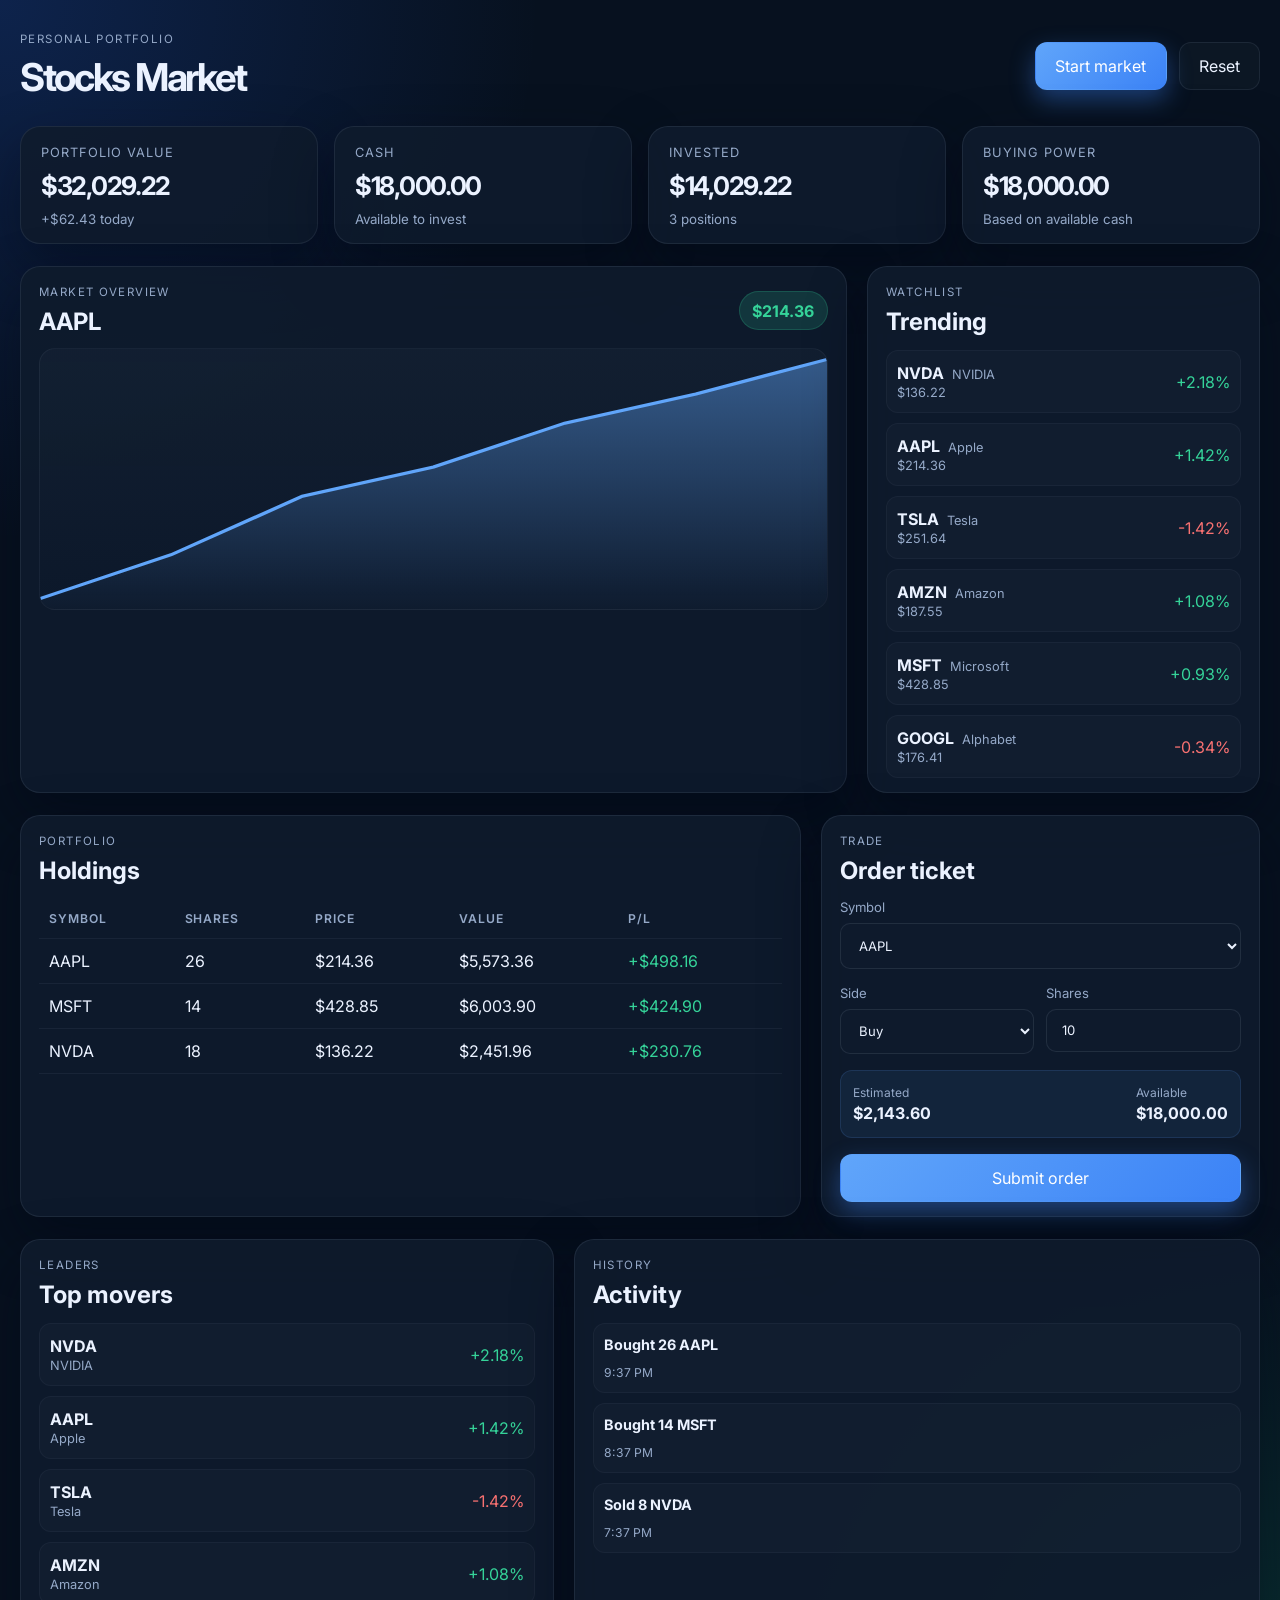
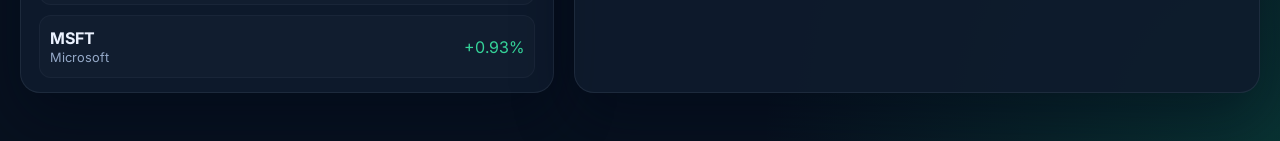
==== index.html @ c0afde41 "Initialize the personal stocks market simulator app with a dashboard, trading logic, and simulated m" ====
<!DOCTYPE html>
<html lang="en">
  <head>
    <meta charset="UTF-8" />
    <meta name="viewport" content="width=device-width, initial-scale=1.0" />
    <title>Personal Stocks Market</title>
    <link rel="preconnect" href="https://fonts.googleapis.com" />
    <link rel="preconnect" href="https://fonts.gstatic.com" crossorigin />
    <link
      href="https://fonts.googleapis.com/css2?family=Inter:wght@400;500;600;700;800&display=swap"
      rel="stylesheet"
    />
    <link rel="stylesheet" href="style.css" />
  </head>
  <body>
    <div class="page-shell">
      <header class="topbar">
        <div>
          <p class="eyebrow">Personal portfolio</p>
          <h1>Stocks Market</h1>
        </div>
        <div class="topbar-actions">
          <button id="market-toggle" class="primary-btn">Start market</button>
          <button id="reset-btn" class="ghost-btn">Reset</button>
        </div>
      </header>

      <main class="dashboard">
        <section class="stats-grid" aria-label="Portfolio summary">
          <article class="stat-card">
            <span class="label">Portfolio value</span>
            <strong id="portfolio-value">$0.00</strong>
            <small id="portfolio-change">+$0.00 today</small>
          </article>
          <article class="stat-card">
            <span class="label">Cash</span>
            <strong id="cash-value">$0.00</strong>
            <small>Available to invest</small>
          </article>
          <article class="stat-card">
            <span class="label">Invested</span>
            <strong id="invested-value">$0.00</strong>
            <small id="positions-count">0 positions</small>
          </article>
          <article class="stat-card">
            <span class="label">Buying power</span>
            <strong id="buying-power">$0.00</strong>
            <small>Based on available cash</small>
          </article>
        </section>

        <section class="content-grid">
          <div class="panel main-panel">
            <div class="panel-header">
              <div>
                <p class="eyebrow">Market overview</p>
                <h2 id="chart-title">AAPL</h2>
              </div>
              <div class="price-pill" id="chart-price">$0.00</div>
            </div>

            <div class="chart-wrap">
              <svg id="price-chart" viewBox="0 0 560 250" preserveAspectRatio="none" role="img" aria-label="Price chart"></svg>
            </div>
          </div>

          <aside class="panel side-panel">
            <div class="panel-header compact">
              <div>
                <p class="eyebrow">Watchlist</p>
                <h2>Trending</h2>
              </div>
            </div>
            <ul id="watchlist" class="watchlist"></ul>
          </aside>
        </section>

        <section class="lower-grid">
          <div class="panel">
            <div class="panel-header compact">
              <div>
                <p class="eyebrow">Portfolio</p>
                <h2>Holdings</h2>
              </div>
            </div>
            <div class="table-wrap">
              <table>
                <thead>
                  <tr>
                    <th>Symbol</th>
                    <th>Shares</th>
                    <th>Price</th>
                    <th>Value</th>
                    <th>P/L</th>
                  </tr>
                </thead>
                <tbody id="holdings-table"></tbody>
              </table>
            </div>
          </div>

          <div class="panel">
            <div class="panel-header compact">
              <div>
                <p class="eyebrow">Trade</p>
                <h2>Order ticket</h2>
              </div>
            </div>

            <form id="order-form" class="order-form">
              <div class="field-row">
                <label>
                  Symbol
                  <select id="symbol-select" aria-label="Stock symbol"></select>
                </label>
              </div>

              <div class="field-row split">
                <label>
                  Side
                  <select id="side-select">
                    <option value="buy">Buy</option>
                    <option value="sell">Sell</option>
                  </select>
                </label>
                <label>
                  Shares
                  <input id="shares-input" type="number" min="1" value="10" />
                </label>
              </div>

              <div class="order-estimate">
                <div>
                  <span>Estimated</span>
                  <strong id="order-total">$0.00</strong>
                </div>
                <div>
                  <span>Available</span>
                  <strong id="estimated-available">$0.00</strong>
                </div>
              </div>

              <button type="submit" class="primary-btn full-width">Submit order</button>
            </form>
          </div>
        </section>

        <section class="bottom-grid">
          <div class="panel">
            <div class="panel-header compact">
              <div>
                <p class="eyebrow">Leaders</p>
                <h2>Top movers</h2>
              </div>
            </div>
            <ul id="movers-list" class="movers-list"></ul>
          </div>

          <div class="panel">
            <div class="panel-header compact">
              <div>
                <p class="eyebrow">History</p>
                <h2>Activity</h2>
              </div>
            </div>
            <ul id="activity-log" class="activity-log"></ul>
          </div>
        </section>
      </main>
    </div>

    <script src="app.js"></script>
  </body>
</html>
---- style.css ----
:root {
  --bg: #07111f;
  --bg-soft: #0f1b2d;
  --panel: rgba(15, 27, 45, 0.9);
  --panel-border: rgba(148, 163, 184, 0.12);
  --text: #ebf2ff;
  --muted: #95a9c8;
  --green: #35d399;
  --green-soft: rgba(53, 211, 153, 0.16);
  --red: #f87171;
  --red-soft: rgba(248, 113, 113, 0.16);
  --blue: #60a5fa;
  --blue-soft: rgba(96, 165, 250, 0.14);
  --yellow: #fbbf24;
  --shadow: 0 24px 60px rgba(2, 6, 23, 0.45);
}

* {
  box-sizing: border-box;
}

html {
  color-scheme: dark;
}

body {
  margin: 0;
  min-height: 100vh;
  background:
    radial-gradient(circle at top left, rgba(37, 99, 235, 0.22), transparent 25%),
    radial-gradient(circle at bottom right, rgba(16, 185, 129, 0.2), transparent 24%),
    var(--bg);
  color: var(--text);
  font-family: 'Inter', sans-serif;
}

button,
input,
select {
  font: inherit;
}

.page-shell {
  max-width: 1320px;
  margin: 0 auto;
  padding: 32px 20px 48px;
}

.topbar {
  display: flex;
  justify-content: space-between;
  align-items: center;
  margin-bottom: 26px;
}

.eyebrow {
  margin: 0 0 8px;
  color: var(--muted);
  text-transform: uppercase;
  letter-spacing: 0.12em;
  font-size: 0.72rem;
}

h1,
h2,
p {
  margin: 0;
}

h1 {
  font-size: clamp(2rem, 3vw, 3rem);
  letter-spacing: -0.06em;
}

.topbar-actions {
  display: flex;
  gap: 12px;
}

.primary-btn,
.ghost-btn {
  border: 1px solid transparent;
  border-radius: 12px;
  padding: 0.82rem 1.2rem;
  cursor: pointer;
  transition: transform 0.2s ease, opacity 0.2s ease, border-color 0.2s ease;
}

.primary-btn {
  background: linear-gradient(135deg, var(--blue), #3b82f6);
  color: white;
  box-shadow: 0 10px 24px rgba(59, 130, 246, 0.4);
}

.ghost-btn {
  background: rgba(148, 163, 184, 0.04);
  border-color: var(--panel-border);
  color: var(--text);
}

.primary-btn:hover,
.ghost-btn:hover {
  transform: translateY(-1px);
}

.dashboard {
  display: flex;
  flex-direction: column;
  gap: 22px;
}

.stats-grid {
  display: grid;
  grid-template-columns: repeat(4, minmax(190px, 1fr));
  gap: 16px;
}

.stat-card,
.panel {
  background: var(--panel);
  border: 1px solid var(--panel-border);
  border-radius: 20px;
  box-shadow: var(--shadow);
}

.stat-card {
  padding: 18px 20px 16px;
  display: flex;
  flex-direction: column;
  gap: 10px;
}

.label {
  color: var(--muted);
  font-size: 0.8rem;
  text-transform: uppercase;
  letter-spacing: 0.08em;
}

.stat-card strong {
  font-size: clamp(1.5rem, 2vw, 2.2rem);
  letter-spacing: -0.05em;
}

.stat-card small {
  color: var(--muted);
}

.content-grid,
.lower-grid,
.bottom-grid {
  display: grid;
  gap: 20px;
}

.content-grid {
  grid-template-columns: minmax(0, 2fr) minmax(280px, 0.95fr);
}

.lower-grid {
  grid-template-columns: minmax(0, 1.6fr) minmax(320px, 0.9fr);
}

.bottom-grid {
  grid-template-columns: minmax(0, 1.05fr) minmax(0, 1.35fr);
}

.panel {
  padding: 18px 18px 14px;
}

.panel-header {
  display: flex;
  justify-content: space-between;
  align-items: center;
  margin-bottom: 12px;
}

.panel-header.compact {
  margin-bottom: 14px;
}

.price-pill {
  background: var(--green-soft);
  color: var(--green);
  border: 1px solid rgba(53, 211, 153, 0.2);
  padding: 0.55rem 0.8rem;
  border-radius: 999px;
  font-weight: 700;
}

.chart-wrap {
  width: 100%;
  min-height: 260px;
  border-radius: 16px;
  overflow: hidden;
  background: linear-gradient(180deg, rgba(148, 163, 184, 0.04), transparent);
  border: 1px solid rgba(148, 163, 184, 0.08);
}

#price-chart {
  display: block;
  width: 100%;
  height: 260px;
}

.watchlist,
.movers-list,
.activity-log {
  list-style: none;
  padding: 0;
  margin: 0;
  display: flex;
  flex-direction: column;
  gap: 10px;
}

.watch-item,
.mover-item,
.activity-item {
  display: flex;
  justify-content: space-between;
  align-items: center;
  gap: 12px;
  padding: 12px 10px;
  border-radius: 12px;
  background: rgba(148, 163, 184, 0.03);
  border: 1px solid rgba(148, 163, 184, 0.06);
}

.watch-item {
  cursor: pointer;
  transition: transform 0.15s ease, border-color 0.15s ease;
}

.watch-item:hover {
  transform: translateY(-1px);
  border-color: rgba(96, 165, 250, 0.25);
}

.watch-meta,
.mover-meta {
  display: flex;
  flex-direction: column;
  gap: 2px;
}

.symbol-row {
  display: flex;
  gap: 8px;
  align-items: baseline;
}

.symbol-row strong {
  font-size: 1rem;
}

.subtle {
  color: var(--muted);
  font-size: 0.8rem;
}

.change-positive,
.gain {
  color: var(--green);
}

.change-negative,
.loss {
  color: var(--red);
}

.table-wrap {
  overflow-x: auto;
}

table {
  width: 100%;
  border-collapse: collapse;
}

th,
td {
  text-align: left;
  padding: 12px 10px;
  border-bottom: 1px solid rgba(148, 163, 184, 0.08);
}

th {
  color: var(--muted);
  font-weight: 600;
  font-size: 0.76rem;
  letter-spacing: 0.08em;
  text-transform: uppercase;
}

.order-form {
  display: flex;
  flex-direction: column;
  gap: 16px;
}

.field-row {
  display: flex;
  flex-direction: column;
  gap: 8px;
}

.field-row.split {
  display: grid;
  grid-template-columns: repeat(2, minmax(0, 1fr));
  gap: 12px;
}

label {
  display: flex;
  flex-direction: column;
  gap: 8px;
  color: var(--muted);
  font-size: 0.82rem;
}

select,
input {
  width: 100%;
  border: 1px solid rgba(148, 163, 184, 0.14);
  background: rgba(15, 27, 45, 0.9);
  color: var(--text);
  border-radius: 10px;
  padding: 0.8rem 0.9rem;
}

.order-estimate {
  display: flex;
  justify-content: space-between;
  gap: 12px;
  padding: 14px 12px;
  border-radius: 12px;
  background: rgba(96, 165, 250, 0.08);
  border: 1px solid rgba(96, 165, 250, 0.14);
}

.order-estimate span {
  display: block;
  color: var(--muted);
  font-size: 0.75rem;
  margin-bottom: 3px;
}

.full-width {
  width: 100%;
}

.activity-item {
  align-items: flex-start;
  display: flex;
  flex-direction: column;
}

.activity-item strong {
  font-size: 0.9rem;
}

.activity-item time {
  color: var(--muted);
  font-size: 0.76rem;
}

@media (max-width: 920px) {
  .stats-grid,
  .content-grid,
  .lower-grid,
  .bottom-grid {
    grid-template-columns: 1fr;
  }

  .topbar {
    align-items: flex-start;
    flex-direction: column;
    gap: 18px;
  }
}
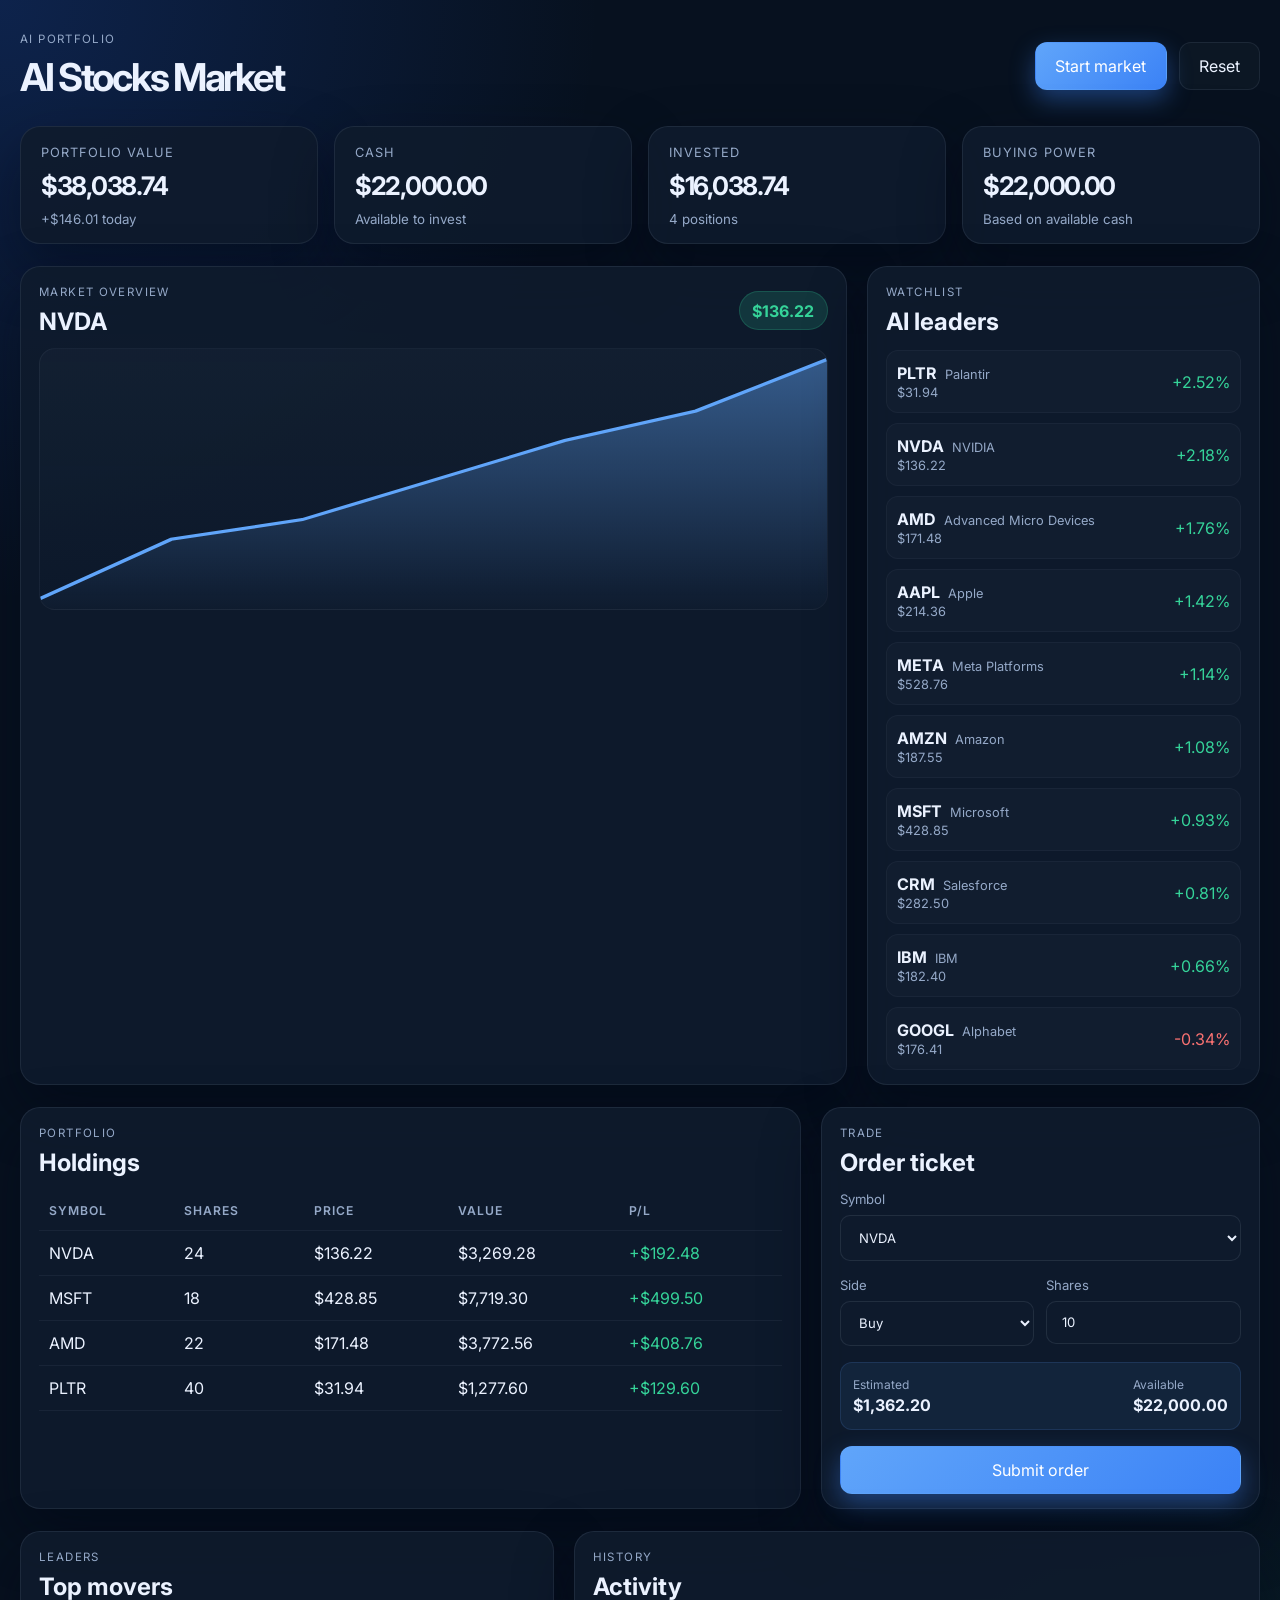
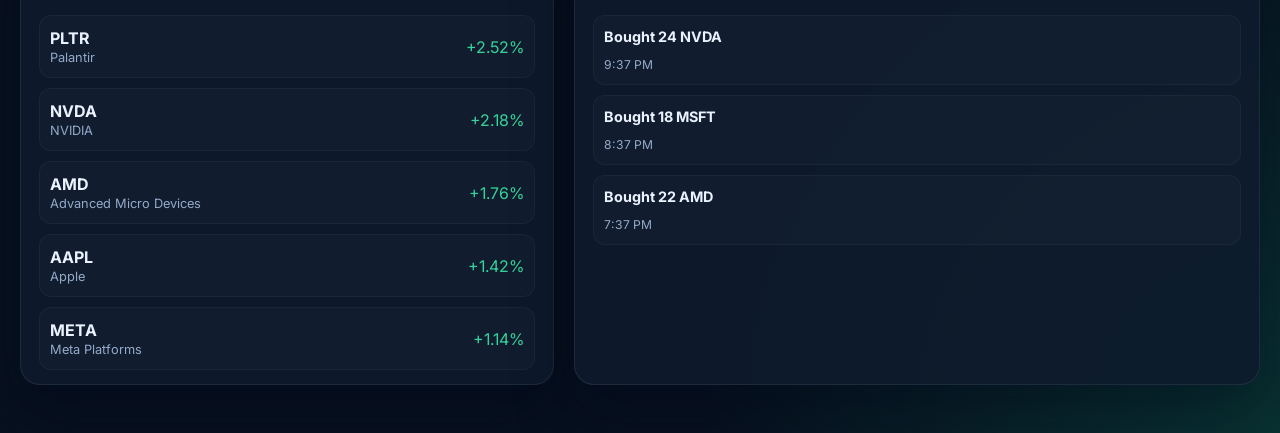
==== commit 8319b8e3: "Convert the stock market simulator to an AI-focused portfolio and market experience." ====
--- a/index.html
+++ b/index.html
@@ -3,7 +3,7 @@
   <head>
     <meta charset="UTF-8" />
     <meta name="viewport" content="width=device-width, initial-scale=1.0" />
-    <title>Personal Stocks Market</title>
+    <title>AI Stocks Market</title>
     <link rel="preconnect" href="https://fonts.googleapis.com" />
     <link rel="preconnect" href="https://fonts.gstatic.com" crossorigin />
     <link
@@ -16,8 +16,8 @@
     <div class="page-shell">
       <header class="topbar">
         <div>
-          <p class="eyebrow">Personal portfolio</p>
-          <h1>Stocks Market</h1>
+          <p class="eyebrow">AI portfolio</p>
+          <h1>AI Stocks Market</h1>
         </div>
         <div class="topbar-actions">
           <button id="market-toggle" class="primary-btn">Start market</button>
@@ -54,7 +54,7 @@
             <div class="panel-header">
               <div>
                 <p class="eyebrow">Market overview</p>
-                <h2 id="chart-title">AAPL</h2>
+                <h2 id="chart-title">NVDA</h2>
               </div>
               <div class="price-pill" id="chart-price">$0.00</div>
             </div>
@@ -68,7 +68,7 @@
             <div class="panel-header compact">
               <div>
                 <p class="eyebrow">Watchlist</p>
-                <h2>Trending</h2>
+                <h2>AI leaders</h2>
               </div>
             </div>
             <ul id="watchlist" class="watchlist"></ul>
